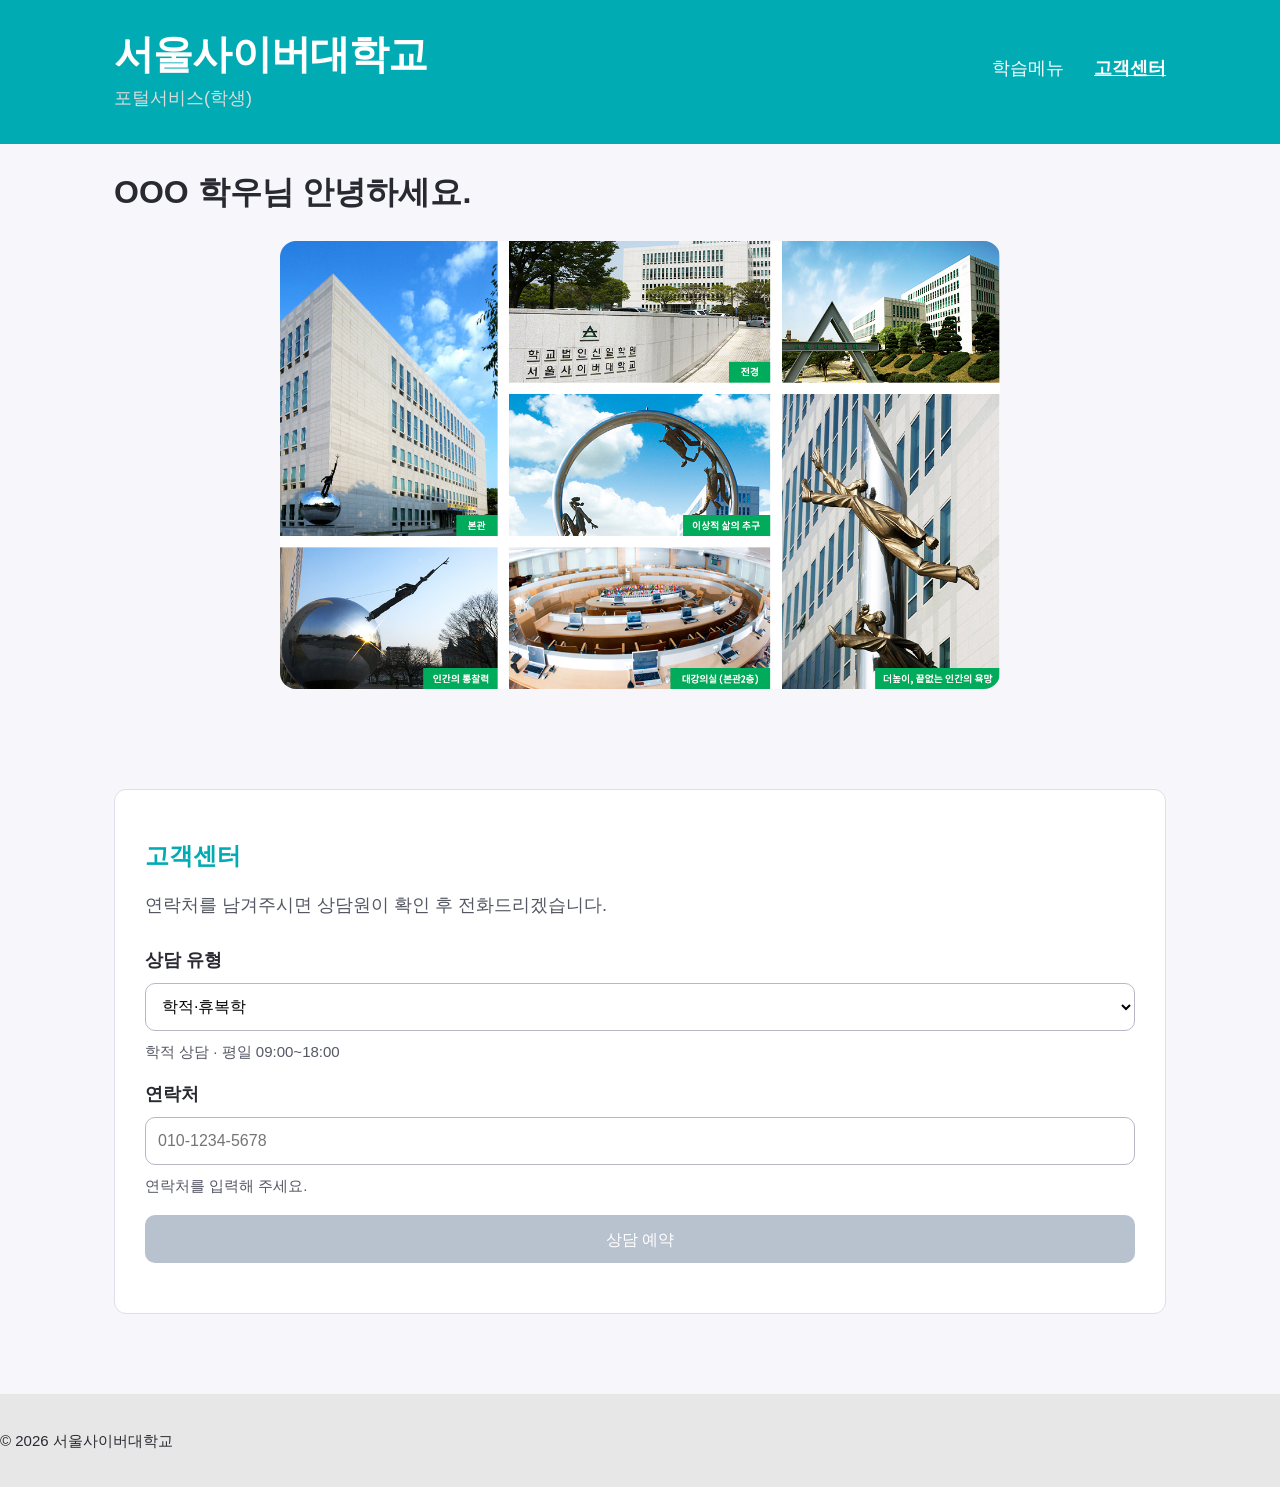
==== service.html @ a19b246a "6주차 과제 - 이벤트 처리와 동적 UI 구현 - 피드백 적용" ====
<!doctype html>
<html lang="ko">
  <head>
    <meta charset="UTF-8" />
    <meta name="viewport" content="width=device-width, initial-scale=1.0" />
    <title>중간고사</title>
    <link rel="stylesheet" href="style.css" />
    <link rel="stylesheet" href="media.css" />
    <script src="script.js" defer></script>
  </head>

  <body>
    <div class="wrap">
      <header>
        <div class="inner">
          <div class="title">
            <h1>서울사이버대학교</h1>
            <p>포털서비스(학생)</p>
          </div>
          <nav aria-label="주요 메뉴">
            <a href="./index.html">학습메뉴</a>
            <a href="./service.html" class="active">고객센터</a>
          </nav>
        </div>
      </header>

      <main>
        <h2>OOO 학우님 안녕하세요.</h2>
        <img src="assets/images/img_campus1.jpg" alt="ai 생성 이미지" />

        <section id="subscribe" class="subscribe-card">
          <h3>고객센터</h3>
          <p>연락처를 남겨주시면 상담원이 확인 후 전화드리겠습니다.</p>
          <form id="consult-form" novalidate>
            <label for="type">상담 유형</label>
            <select id="type" name="type">
              <option value="학적">학적·휴복학</option>
              <option value="수강">수강·출석</option>
              <option value="성적">성적·학점</option>
              <option value="시스템">시스템·로그인</option>
            </select>
            <p id="type-hint" class="hint">학적 상담 · 평일 09:00~18:00</p>

            <label for="tel">연락처</label>
            <input
              type="tel"
              id="tel"
              name="tel"
              inputmode="numeric"
              placeholder="010-1234-5678"
              autocomplete="tel"
              maxlength="13"
              aria-describedby="tel-msg"
            />
            <p id="tel-msg" class="msg" aria-live="polite">
              연락처를 입력해 주세요.
            </p>

            <button type="submit" id="submit-btn" disabled>상담 예약</button>
          </form>
        </section>
      </main>

      <footer>
        <small>© 2026 서울사이버대학교</small>
      </footer>

      <!-- 팝업 -->
    </div>
  </body>
</html>
---- style.css ----
*,
*::before,
*::after {
  box-sizing: border-box;
}
html,
body {
  overflow-x: hidden;
}
body {
  color: #292a31;
  font-family: "Noto Sans KR", sans-serif;
  font-size: 18px;
  line-height: 1.6;
  margin: 0;
  padding: 0;
  background-color: #f7f7fb;
}
main {
  max-width: 1100px;
  margin: 0 auto;
  padding-left: 24px;
  padding-right: 24px;
}
footer {
  width: 100%;
}
footer .inner {
  max-width: 1100px;
  margin: 0 auto;
  padding-left: 24px;
  padding-right: 24px;
}
img {
  display: block;
  width: 100%;
  max-width: 720px;
  height: auto;
  margin: 20px auto 50px;
  border-radius: 16px;
}
header {
  width: 100%;
  background-color: #00abb3;
}
header .inner {
  display: flex;
  justify-content: space-between;
  max-width: 1100px;
  margin: 0 auto;
  padding: 30px 24px;
}
header .title {
  display: flex;
  flex-direction: column;
}
header p {
  margin: 5px 0 0;
  color: #dbdbdb;
}
header h1 {
  font-size: 40px;
  font-weight: 800;
  line-height: 1.2;
  letter-spacing: -0.02em;
  margin: 0;
  color: #fff;
}
section {
  padding-top: 56px;
}
footer {
  padding-top: 32px;
  padding-bottom: 32px;
  background-color: #e7e7e7;
  margin-top: 80px;
}
nav {
  display: flex;
  gap: 30px;
  margin-top: 24px;
}
nav a {
  color: #fff;
  text-decoration: none;
}
nav a.active {
  font-weight: 700;
  text-decoration: underline;
}
nav a:hover {
  font-weight: 700;
  text-decoration: underline;
}
h2 {
  font-size: 32px;
  font-weight: 700;
  line-height: 1.4;
}
h3 {
  font-size: 24px;
  font-weight: 800;
  line-height: 1.3;
  color: #00abb3;
}
p {
  color: #555764;
  line-height: 1.7;
}
.tabs {
  display: flex;
  gap: 10px;
  border-bottom: 2px solid #dfdfdf;
}
.tab {
  flex: 1;
  min-width: 0;
  padding: 14px 12px;
  color: #555764;
  font-weight: 700;
  background-color: #fff;
  border: 1px solid #dfdfdf;
  border-bottom: 0;
  border-radius: 12px 12px 0 0;
}
.tab:hover {
  background-color: #e9fafb;
}
.tab.is-active {
  color: #fff;
  background-color: #00abb3;
  border-color: #00abb3;
}
.tab-panel {
  padding-top: 32px;
}
.tab-panel[hidden] {
  display: none;
}

.about-list {
  padding: 0;
  margin: 0;
  list-style: none;
}
.about-list li {
  display: flex;
  align-items: center;
  gap: 30px;
  white-space: nowrap;
  border-bottom: 1px solid #dfdfdf;
}
.about-list li p:nth-child(1) {
  width: 15%;
}
.about-list li p:nth-child(2) {
  width: 45%;
}
.about-list li p:nth-child(3) {
  width: 15%;
}
.about-list li p:nth-child(4) {
  width: 10%;
}
.about-list li p:nth-child(5) {
  width: 15%;
}

.features-list {
  list-style-type: none;
  padding-left: 0;
  margin: 0;
  display: grid;
  grid-auto-flow: column;
  align-items: center;
  gap: 10px;
  justify-content: stretch;
}
.features-list li {
  display: flex;
  flex-direction: column;
  align-items: center;
  background: #f3f3f3;
  padding: 20px;
  border-radius: 20px;
  border: 1px dashed #bcbcbc;
}
.features-list li h4 {
  margin: 0;
  font-size: 20px;
  padding-bottom: 10px;
  margin-bottom: 10px;
  border-bottom: 1px solid #dfdfdf;
}
.features-list li p {
  margin: 0;
  font-size: 18px;
}

.steps-list {
  padding: 0;
  margin: 0;
  list-style: none;
}
.steps-list li {
  display: flex;
  align-items: center;
  gap: 10px;
  border-bottom: 1px solid #dfdfdf;
}
.steps-list li p {
  flex: 1;
}
.steps-list li span {
  font-size: 15px;
  color: #999999;
  white-space: nowrap;
}

.subscribe-card {
  padding: 50px 30px;
  margin-top: 100px;
  border: 1px solid #deddea;
  border-radius: 12px;
  background-color: #fff;
}
.subscribe-card h3 {
  margin: 0;
}
form {
  display: flex;
  flex-direction: column;
  align-items: stretch;
  gap: 8px;
}
label {
  font-weight: 700;
  margin-top: 8px;
}
input,
select {
  width: 100%;
  min-width: 0;
  font-size: 16px;
  padding: 12px;
  margin-bottom: 0;
  background-color: #fff;
  border: 1px solid #b8b7c5;
  border-radius: 10px;
}
input,
select,
button {
  height: 48px;
  font: inherit;
  font-size: 16px;
}
.hint,
.msg {
  margin: 0;
  font-size: 15px;
  min-height: 1.6em;
}
.msg.is-valid {
  color: #1a7f37;
}
.msg.is-invalid {
  color: #c62828;
}
input.is-valid {
  border-color: #1a7f37;
  background-color: #f1faf3;
}
input.is-invalid {
  border-color: #c62828;
  background-color: #fdf3f3;
}
button {
  padding: 12px 18px;
  border: 0;
  border-radius: 10px;
  color: #fff;
  background-color: #00abb3;
  cursor: pointer;
}
button[type="submit"] {
  margin-top: 8px;
}
button:hover {
  background-color: #008b92;
}
button:disabled,
button:disabled:hover {
  background-color: #b8c2cf;
  cursor: not-allowed;
}
button.is-done,
button.is-done:disabled {
  background-color: #1a7f37;
  cursor: default;
}
button:focus,
input:focus,
select:focus {
  outline: 3px solid #8be2e7;
  outline-offset: 2px;
}
button:active {
  transform: translateY(1px);
}
---- media.css ----
@media (max-width: 1100px) {
  header .inner {
    padding: 24px 20px;
  }
  header h1 {
    font-size: 30px;
  }
  header p {
    font-size: 16px;
  }
  nav a {
    font-size: 18px;
  }
  section {
    padding-top: 50px;
  }
  h2 {
    font-size: 24px;
  }
  h3 {
    font-size: 20px;
  }
  p {
    font-size: 16px;
  }
  input,
  select {
    font-size: 16px;
    padding: 8px;
  }
  label {
    font-size: 16px;
  }
  button {
    padding: 12px 20px;
    font-size: 16px;
  }
  .hint,
  .msg {
    font-size: 14px;
  }
  .tab {
    padding: 12px 10px;
  }
  .about-list li {
    gap: 16px;
  }
  .features-list li h4 {
    font-size: 18px;
  }
  .features-list li p {
    font-size: 16px;
  }
}

@media (max-width: 768px) {
  main,
  footer {
    padding-left: 18px;
    padding-right: 18px;
  }
  header .inner {
    flex-direction: column;
    justify-content: center;
    padding: 20px 18px 15px;
  }
  header .title {
    flex-direction: row;
    gap: 10px;
  }
  header h1 {
    font-size: 26px;
  }
  header p {
    font-size: 14px;
  }
  nav {
    justify-content: space-around;
    margin-top: 16px;
    gap: 10px;
  }
  nav a {
    font-size: 16px;
  }
  section {
    padding-top: 40px;
  }
  h2 {
    font-size: 20px;
  }
  h3 {
    font-size: 16px;
    margin: 10px 0;
  }
  p {
    font-size: 14px;
  }
  img {
    margin: 20px auto 40px;
    border-radius: 12px;
  }
  .tab {
    padding: 12px 6px;
    font-size: 15px;
  }
  .tab-panel {
    padding-top: 24px;
  }
  .about-list li {
    gap: 10px;
  }
  .steps-list {
    margin: 0;
    padding: 0;
  }
  .steps-list li {
    justify-content: space-between;
  }
  .features-list {
    grid-auto-flow: row;
  }
  .features-list li {
    padding: 16px;
  }
  .features-list li h4 {
    width: 100%;
    font-size: 16px;
    text-align: center;
  }
  .features-list li p {
    font-size: 15px;
  }
  .subscribe-card {
    padding: 30px 24px;
    margin-top: 80px;
  }
  form {
    max-width: none;
  }
  input,
  select,
  button {
    height: 42px;
  }
  input,
  select {
    font-size: 14px;
    padding: 6px 8px;
  }
  label {
    font-size: 15px;
  }
  button {
    padding: 6px 18px;
    font-size: 14px;
  }
  .hint,
  .msg {
    font-size: 13px;
  }
  footer {
    margin-top: 60px;
  }
}

@media (max-width: 390px) {
  header .inner {
    padding: 16px 18px;
  }
  header .title {
    gap: 6px;
    align-items: center;
  }
  header h1 {
    font-size: 22px;
  }
  header p {
    font-size: 13px;
    margin: 0;
  }
  nav {
    justify-content: space-around;
    margin-top: 12px;
    gap: 0;
  }
  nav a {
    font-size: 13px;
  }
  section {
    padding-top: 40px;
  }
  h2 {
    font-size: 18px;
  }
  .tabs {
    gap: 4px;
  }
  .tab {
    padding: 10px 2px;
    font-size: 13px;
  }
  .tab-panel {
    padding-top: 16px;
  }
  .about-list li {
    display: grid;
    grid-template-columns: 1fr 1fr;
    gap: 0 10px;
    padding: 8px 0;
    white-space: normal;
  }
  .about-list li p {
    margin: 0;
  }
  .about-list li p:nth-child(n) {
    width: auto;
  }
  .about-list li p:nth-child(2) {
    grid-column: 1 / -1;
    font-weight: 700;
  }
  .features-list {
    gap: 6px;
  }
  .features-list li {
    padding: 14px 10px;
  }
  .features-list li h4 {
    font-size: 14px;
  }
  .steps-list li {
    flex-direction: column-reverse;
    gap: 0;
    align-items: flex-start;
    padding: 6px 0;
  }
  .steps-list li p {
    margin: 0;
  }
  .steps-list li span {
    font-size: 13px;
  }
  .subscribe-card {
    padding: 16px 20px;
    margin-top: 50px;
  }
  .subscribe-card p {
    margin-top: 5px;
    line-height: 20px;
  }
  form {
    margin-top: 20px;
  }
  form button {
    width: 100%;
    padding: 8px 18px;
  }
}
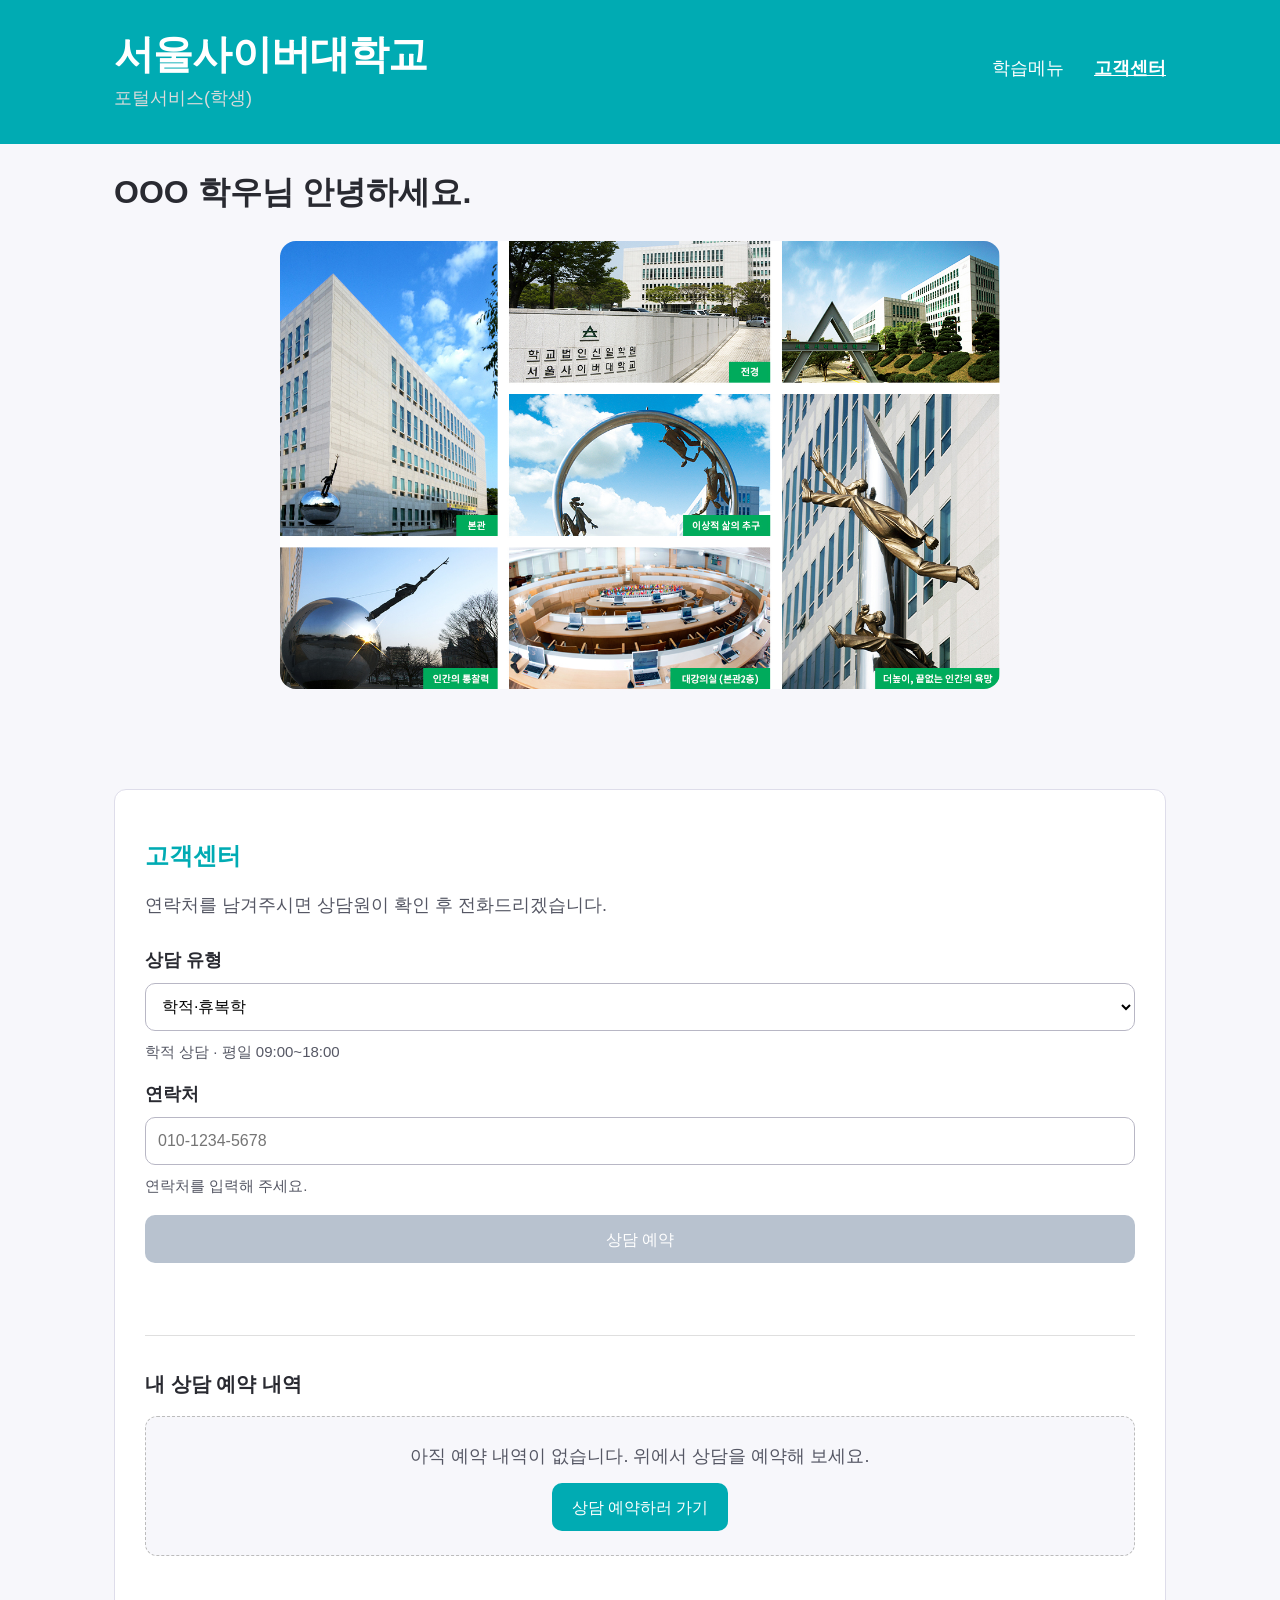
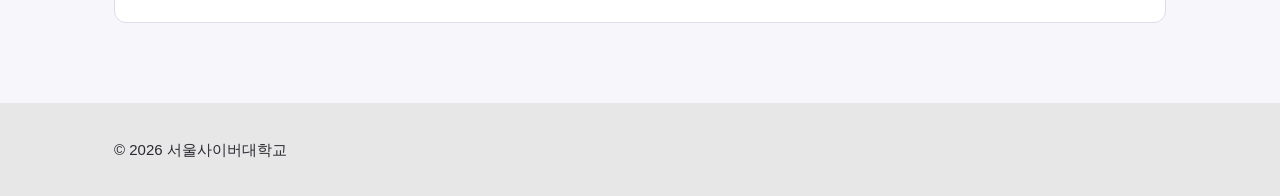
==== commit 6501bb52: "UI/UX프로그래밍 중간고사" ====
--- a/service.html
+++ b/service.html
@@ -55,17 +55,26 @@
             <p id="tel-msg" class="msg" aria-live="polite">
               연락처를 입력해 주세요.
             </p>
+            <button type="submit" id="submit-btn" disabled>상담 예약</button>
+            <p id="form-status" class="msg" role="status"></p>
+          </form>
 
-            <button type="submit" id="submit-btn" disabled>상담 예약</button>
-          </form>
+          <div class="my-list-box">
+            <h4>내 상담 예약 내역</h4>
+            <div id="list-empty" class="list-empty">
+              <p>아직 예약 내역이 없습니다. 위에서 상담을 예약해 보세요.</p>
+              <button type="button" id="reservation">상담 예약하러 가기</button>
+            </div>
+            <ul id="my-list" class="my-list"></ul>
+          </div>
         </section>
       </main>
 
       <footer>
-        <small>© 2026 서울사이버대학교</small>
+        <div class="inner">
+          <small>© 2026 서울사이버대학교</small>
+        </div>
       </footer>
-
-      <!-- 팝업 -->
     </div>
   </body>
 </html>
--- a/style.css
+++ b/style.css
@@ -308,3 +308,72 @@
 button:active {
   transform: translateY(1px);
 }
+
+.my-list-box {
+  margin-top: 40px;
+  padding-top: 32px;
+  border-top: 1px solid #dfdfdf;
+}
+.my-list-box h4 {
+  margin: 0;
+  font-size: 20px;
+}
+.list-empty {
+  margin-top: 16px;
+  padding: 24px 20px;
+  text-align: center;
+  background-color: #f7f7fb;
+  border: 1px dashed #bcbcbc;
+  border-radius: 12px;
+}
+.list-empty[hidden] {
+  display: none;
+}
+.list-empty p {
+  margin: 0 0 12px;
+}
+.list-empty button {
+  padding: 0 20px;
+}
+.my-list {
+  margin: 16px 0 0;
+  padding: 0;
+  list-style: none;
+}
+.list-item {
+  display: flex;
+  align-items: center;
+  flex-wrap: wrap;
+  gap: 8px 12px;
+  margin-bottom: 10px;
+  padding: 14px 16px;
+  background-color: #f7f7fb;
+  border: 1px solid #deddea;
+  border-radius: 12px;
+}
+.list-item strong {
+  flex: 1;
+}
+.list-item button {
+  height: 36px;
+  padding: 0 14px;
+  font-size: 14px;
+}
+.badge {
+  padding: 2px 10px;
+  font-size: 13px;
+  font-weight: 700;
+  color: #fff;
+  background-color: #00abb3;
+  border-radius: 999px;
+}
+.list-item.is-canceled {
+  color: #999999;
+  background-color: #f3f3f3;
+}
+.list-item.is-canceled strong {
+  text-decoration: line-through;
+}
+.list-item.is-canceled .badge {
+  background-color: #999999;
+}
--- a/media.css
+++ b/media.css
@@ -50,6 +50,9 @@
   }
   .features-list li p {
     font-size: 16px;
+  }
+  .my-list-box h4 {
+    font-size: 18px;
   }
 }
 
@@ -161,6 +164,13 @@
   footer {
     margin-top: 60px;
   }
+  .my-list-box {
+    margin-top: 32px;
+    padding-top: 24px;
+  }
+  .my-list-box h4 {
+    font-size: 16px;
+  }
 }
 
 @media (max-width: 390px) {
@@ -255,4 +265,18 @@
     width: 100%;
     padding: 8px 18px;
   }
+  .my-list-box {
+    margin-top: 24px;
+    padding-top: 20px;
+  }
+  .list-item strong {
+    white-space: nowrap;
+  }
+  .tel {
+    flex-basis: 100%;
+  }
+  .list-item button,
+  .list-empty button {
+    width: 100%;
+  }
 }
